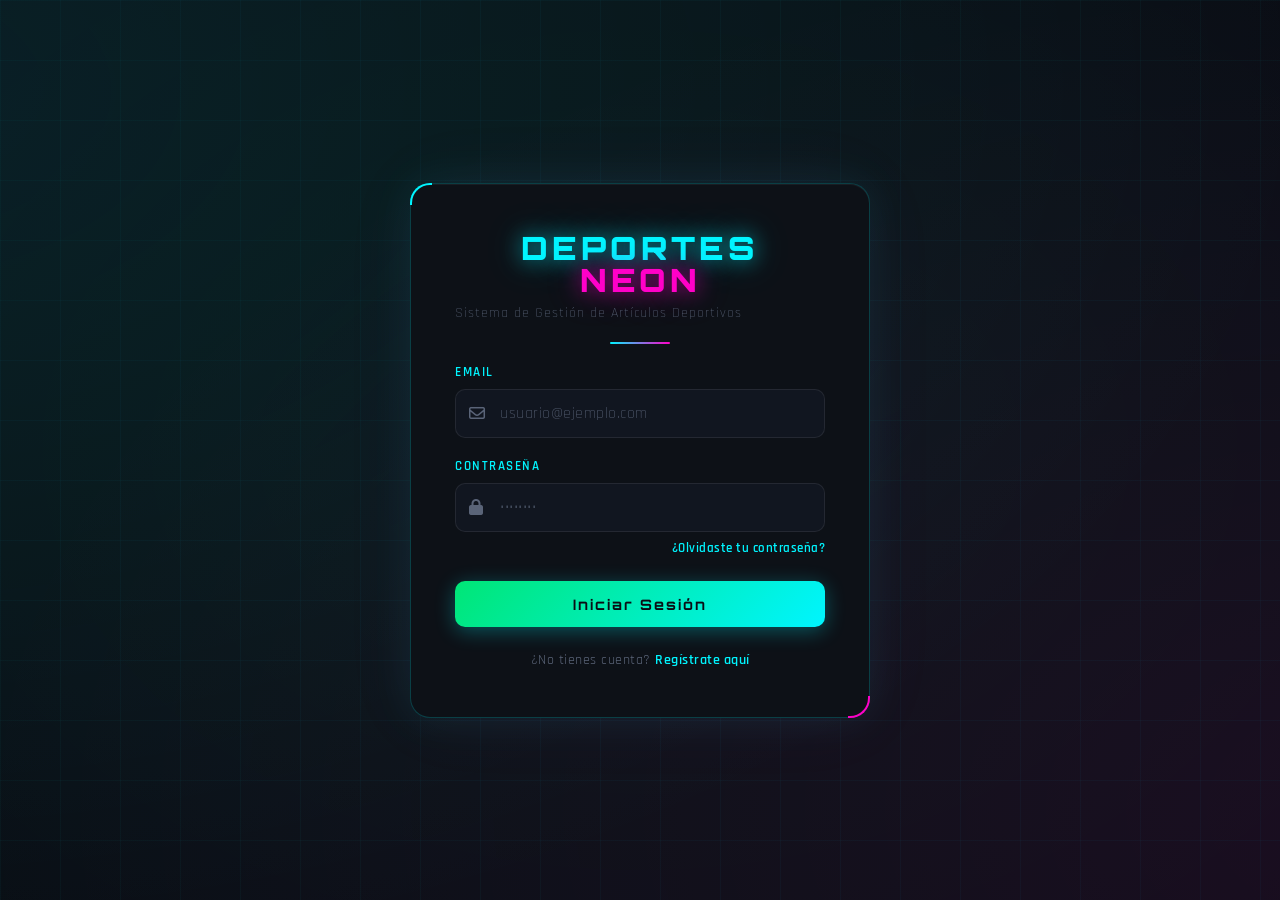
==== index.html @ 3ea220ef "Initial commit" ====
<!DOCTYPE html>
<html lang="es">
<head>
  <meta charset="UTF-8">
  <meta name="viewport" content="width=device-width, initial-scale=1.0">
  <title>Deportes Neon — Iniciar Sesión</title>
  <!--
    CREDENCIALES DE PRUEBA
    ──────────────────────────────────────
    Cliente:  cliente@deportesneon.com / cliente123
    Admin:    admin@deportesneon.com   / admin123
    ──────────────────────────────────────
  -->
  <link rel="stylesheet" href="assets/styles.css">
  <link rel="icon" href="data:image/svg+xml,<svg xmlns='http://www.w3.org/2000/svg' viewBox='0 0 100 100'><text y='0.9em' font-size='90'>🏋️</text></svg>">
  <link rel="stylesheet" href="https://cdnjs.cloudflare.com/ajax/libs/font-awesome/6.5.0/css/all.min.css">
</head>
<body class="auth-body">

  <div class="particles" id="particles"></div>

  <div class="card">
    <div class="logo">
      <h1><span class="word1">DEPORTES</span> <span class="word2">NEON</span></h1>
    </div>
    <p class="logo-sub">Sistema de Gestión de Artículos Deportivos</p>
    <div class="divider"></div>

    <form id="loginForm" onsubmit="handleLogin(event)" novalidate>

      <div class="form-group">
        <label class="label-cyan">Email</label>
        <div class="input-wrapper">
          <i class="fa-regular fa-envelope input-icon"></i>
          <input type="email" class="form-input" placeholder="usuario@ejemplo.com" id="loginEmail" autocomplete="email">
        </div>
      </div>

      <div class="form-group">
        <label class="label-cyan">Contraseña</label>
        <div class="input-wrapper">
          <i class="fa-solid fa-lock input-icon"></i>
          <input type="password" class="form-input" placeholder="••••••••" id="loginPassword" autocomplete="current-password">
        </div>
      </div>

      <a href="recuperar.html" class="forgot-link">¿Olvidaste tu contraseña?</a>

      <button type="submit" class="btn-primary btn-cyan-full">
        Iniciar Sesión
      </button>
    </form>

    <p class="footer-link">
      ¿No tienes cuenta?
      <a href="registro.html">Regístrate aquí</a>
    </p>
  </div>

  <script src="assets/app.js"></script>
  <script>
    /*
     * Credenciales válidas (demo frontend):
     *   cliente@deportesneon.com / cliente123  → dashboard cliente
     *   admin@deportesneon.com   / admin123    → dashboard admin
     */
    const USERS = [
      { email: 'cliente@deportesneon.com', password: 'cliente123', role: 'cliente',       dest: 'dashboard-cliente.html' },
      { email: 'admin@deportesneon.com',   password: 'admin123',   role: 'administrador', dest: 'dashboard.html' },
    ];

    function handleLogin(e) {
      e.preventDefault();
      const email = document.getElementById('loginEmail').value.trim().toLowerCase();
      const pass  = document.getElementById('loginPassword').value;
      const btn   = e.target.querySelector('button');

      const user = USERS.find(u => u.email === email && u.password === pass);

      if (!user) {
        showNeonAlert('Credenciales incorrectas', 'error');
        return;
      }

      btn.textContent = 'VERIFICANDO...';
      btn.disabled = true;

      setTimeout(() => {
        showNeonAlert(`¡Bienvenido a Deportes Neon!`, 'success');
        setTimeout(() => {
          window.location.href = user.dest;
        }, 1000);
      }, 1500);
    }
  </script>
</body>
</html>
---- assets/styles.css ----
/*
 * ============================================================
 * DEPORTES NEON — Estilos Unificados (Auth + Cliente Dashboard)
 * ============================================================
 *
 * CREDENCIALES DE PRUEBA
 * ─────────────────────────────────────────
 * Usuario Cliente:
 *   Email:      cliente@deportesneon.com
 *   Contraseña: cliente123
 *
 * Usuario Admin (acceso completo):
 *   Email:      admin@deportesneon.com
 *   Contraseña: admin123
 * ─────────────────────────────────────────
 */

@import url('https://fonts.googleapis.com/css2?family=Orbitron:wght@400;700;900&family=Rajdhani:wght@300;400;500;600;700&display=swap');

/* ===================== VARIABLES ===================== */
:root {
  --cyan:       #00f5ff;
  --magenta:    #ff00c8;
  --yellow:     #ffe600;
  --green:      #00ff88;
  --dark-bg:    #0a0d14;
  --sidebar-bg: #070a0f;
  --card-bg:    #0d1117;
  --card-border: rgba(255,255,255,0.06);
  --input-bg:   #111620;
  --border-glow: rgba(0,245,255,0.3);
  --text-primary: #e8eaf6;
  --text-muted:   #5a6478;
  --sidebar-w:  200px;
  --topbar-h:   52px;
}

* { margin:0; padding:0; box-sizing:border-box; }

/* ===================== AUTH PAGES (body centrado) ===================== */
body.auth-body {
  min-height: 100vh;
  background: var(--dark-bg);
  font-family: 'Rajdhani', sans-serif;
  display: flex;
  align-items: center;
  justify-content: center;
  overflow: hidden;
  position: relative;
}

body.auth-body::before {
  content: '';
  position: fixed;
  top: -50%; left: -50%;
  width: 200%; height: 200%;
  background:
    radial-gradient(ellipse at 20% 30%, rgba(0,245,255,0.08) 0%, transparent 50%),
    radial-gradient(ellipse at 80% 70%, rgba(255,0,200,0.07) 0%, transparent 50%),
    radial-gradient(ellipse at 50% 50%, rgba(0,255,136,0.04) 0%, transparent 60%);
  animation: bgPulse 8s ease-in-out infinite alternate;
  pointer-events: none;
  z-index: 0;
}

body.auth-body::after {
  content: '';
  position: fixed;
  inset: 0;
  background-image:
    linear-gradient(rgba(0,245,255,0.03) 1px, transparent 1px),
    linear-gradient(90deg, rgba(0,245,255,0.03) 1px, transparent 1px);
  background-size: 60px 60px;
  pointer-events: none;
  z-index: 0;
}

@keyframes bgPulse {
  0%   { transform: scale(1) rotate(0deg); }
  100% { transform: scale(1.1) rotate(3deg); }
}

/* Auth Card */
.card {
  position: relative;
  z-index: 1;
  background: var(--card-bg);
  border-radius: 20px;
  padding: 48px 44px;
  width: 100%;
  max-width: 460px;
  border: 1px solid rgba(0,245,255,0.2);
  box-shadow:
    0 0 40px rgba(0,245,255,0.08),
    0 0 80px rgba(255,0,200,0.05),
    inset 0 1px 0 rgba(255,255,255,0.05);
  animation: cardAppear 0.6s cubic-bezier(0.34,1.56,0.64,1) both;
}

@keyframes cardAppear {
  from { opacity:0; transform:translateY(30px) scale(0.95); }
  to   { opacity:1; transform:translateY(0) scale(1); }
}

.card::before {
  content:''; position:absolute;
  top:-1px; left:-1px;
  width:20px; height:20px;
  border-top:2px solid var(--cyan);
  border-left:2px solid var(--cyan);
  border-radius:20px 0 0 0;
}
.card::after {
  content:''; position:absolute;
  bottom:-1px; right:-1px;
  width:20px; height:20px;
  border-bottom:2px solid var(--magenta);
  border-right:2px solid var(--magenta);
  border-radius:0 0 20px 0;
}

/* Logo Auth */
.logo { text-align:center; margin-bottom:8px; }
.logo h1 {
  font-family:'Orbitron',monospace;
  font-size:2rem; font-weight:900;
  letter-spacing:4px; line-height:1;
}
.logo h1 .word1 { color:var(--cyan);    text-shadow:0 0 20px rgba(0,245,255,0.6), 0 0 40px rgba(0,245,255,0.3); }
.logo h1 .word2 { color:var(--magenta); text-shadow:0 0 20px rgba(255,0,200,0.6), 0 0 40px rgba(255,0,200,0.3); }
.logo-sub { color:var(--text-muted); font-size:0.85rem; letter-spacing:1px; margin-top:8px; font-weight:300; }

.divider {
  width:60px; height:2px;
  background:linear-gradient(90deg, var(--cyan), var(--magenta));
  margin:20px auto; border-radius:2px;
}

/* Recovery title */
.recovery-title {
  font-family:'Orbitron',monospace;
  font-size:1.5rem; font-weight:900;
  letter-spacing:3px; text-align:center; margin-bottom:4px;
}
.recovery-title .word1 { color:var(--yellow); text-shadow:0 0 20px rgba(255,230,0,0.5); }
.recovery-title .word2 { color:var(--magenta); text-shadow:0 0 20px rgba(255,0,200,0.5); }

/* ===================== FORMULARIOS AUTH ===================== */
.form-group {
  margin-bottom:20px;
  animation: slideUp 0.5s ease both;
}
.form-group:nth-child(1) { animation-delay:0.1s; }
.form-group:nth-child(2) { animation-delay:0.15s; }
.form-group:nth-child(3) { animation-delay:0.2s; }
.form-group:nth-child(4) { animation-delay:0.25s; }

@keyframes slideUp {
  from { opacity:0; transform:translateY(15px); }
  to   { opacity:1; transform:translateY(0); }
}

.form-group label {
  display:block; font-size:0.82rem; font-weight:600;
  letter-spacing:1.5px; text-transform:uppercase; margin-bottom:8px;
}
.label-cyan    { color:var(--cyan); }
.label-magenta { color:var(--magenta); }
.label-yellow  { color:var(--yellow); }

.input-wrapper { position:relative; display:flex; align-items:center; }
.input-icon {
  position:absolute; left:14px;
  color:var(--text-muted); font-size:1rem;
  pointer-events:none; transition:color 0.3s; z-index:1;
}
.form-input {
  width:100%;
  background:var(--input-bg);
  border:1px solid rgba(255,255,255,0.08);
  border-radius:10px;
  padding:13px 16px 13px 44px;
  color:var(--text-primary);
  font-family:'Rajdhani',sans-serif;
  font-size:1rem; font-weight:400; letter-spacing:0.5px;
  outline:none; transition:all 0.3s ease;
}
.form-input::placeholder { color:var(--text-muted); font-weight:300; }
.form-input:focus {
  border-color:var(--cyan);
  box-shadow:0 0 0 3px rgba(0,245,255,0.1), inset 0 0 20px rgba(0,245,255,0.03);
}
.form-input:focus ~ .input-icon,
.input-wrapper:focus-within .input-icon { color:var(--cyan); }

.focus-magenta .form-input:focus {
  border-color:var(--magenta);
  box-shadow:0 0 0 3px rgba(255,0,200,0.1);
}
.focus-magenta .input-wrapper:focus-within .input-icon { color:var(--magenta); }

.forgot-link {
  display:block; text-align:right;
  margin-top:-12px; margin-bottom:24px;
  color:var(--cyan); font-size:0.82rem;
  text-decoration:none; letter-spacing:0.5px;
  transition:all 0.3s; font-weight:600;
}
.forgot-link:hover { color:#fff; text-shadow:0 0 10px var(--cyan); }

/* Botones primarios auth */
.btn-primary {
  width:100%; padding:14px; border:none; border-radius:10px;
  font-family:'Orbitron',monospace; font-size:0.9rem; font-weight:700;
  letter-spacing:2px; cursor:pointer; transition:all 0.3s ease;
  position:relative; overflow:hidden;
}
.btn-primary::before {
  content:''; position:absolute; inset:0;
  background:rgba(255,255,255,0.1); opacity:0; transition:opacity 0.3s;
}
.btn-primary:hover::before { opacity:1; }
.btn-primary:active { transform:scale(0.98); }

.btn-cyan-full {
  background:linear-gradient(135deg, #00e676, var(--cyan));
  color:#0a0d14;
  box-shadow:0 4px 20px rgba(0,245,255,0.3);
}
.btn-cyan-full:hover {
  box-shadow:0 6px 30px rgba(0,245,255,0.5);
  transform:translateY(-1px);
}
.btn-magenta-full {
  background:linear-gradient(135deg, var(--magenta), var(--cyan));
  color:#fff;
  box-shadow:0 4px 20px rgba(255,0,200,0.3);
}
.btn-magenta-full:hover {
  box-shadow:0 6px 30px rgba(255,0,200,0.5);
  transform:translateY(-1px);
}
.btn-yellow-full {
  background:linear-gradient(135deg, var(--yellow), var(--magenta));
  color:#0a0d14;
  box-shadow:0 4px 20px rgba(255,230,0,0.3);
}

.footer-link {
  text-align:center; margin-top:24px;
  color:var(--text-muted); font-size:0.88rem; letter-spacing:0.5px;
}
.footer-link a { color:var(--cyan); text-decoration:none; font-weight:600; transition:all 0.3s; }
.footer-link a:hover { color:#fff; text-shadow:0 0 10px var(--cyan); }
.footer-link a.link-magenta { color:var(--magenta); }
.footer-link a.link-magenta:hover { text-shadow:0 0 10px var(--magenta); }

.back-link {
  display:flex; align-items:center; justify-content:center;
  gap:8px; margin-top:24px;
  color:var(--text-muted); font-size:0.88rem;
  text-decoration:none; letter-spacing:0.5px; transition:all 0.3s;
}
.back-link:hover { color:var(--text-primary); }

/* Success box */
.success-box {
  display:none; flex-direction:column;
  align-items:center; text-align:center;
  padding:20px 0;
  animation:slideUp 0.5s ease both;
}
.success-box.show { display:flex; }
.success-icon {
  width:72px; height:72px; border-radius:50%;
  background:linear-gradient(135deg, rgba(0,255,136,0.2), rgba(0,245,255,0.2));
  border:2px solid var(--green);
  display:flex; align-items:center; justify-content:center;
  font-size:2rem; margin-bottom:20px;
  box-shadow:0 0 30px rgba(0,255,136,0.3);
  animation:pulsate 2s ease-in-out infinite;
}
@keyframes pulsate {
  0%,100% { box-shadow:0 0 20px rgba(0,255,136,0.3); }
  50%      { box-shadow:0 0 40px rgba(0,255,136,0.6); }
}
.success-title {
  font-family:'Orbitron',monospace; font-size:1.1rem; font-weight:700;
  color:var(--green); letter-spacing:2px; margin-bottom:12px;
  text-shadow:0 0 15px rgba(0,255,136,0.5);
}
.success-desc  { color:var(--text-muted); font-size:0.92rem; line-height:1.6; max-width:300px; }
.success-email { color:var(--cyan); font-weight:600; }

/* Partículas */
.particles { position:fixed; inset:0; pointer-events:none; z-index:0; overflow:hidden; }
.particle {
  position:absolute; width:2px; height:2px;
  border-radius:50%; animation:floatUp linear infinite; opacity:0;
}
@keyframes floatUp {
  0%   { transform:translateY(100vh) translateX(0); opacity:0; }
  10%  { opacity:1; }
  90%  { opacity:0.5; }
  100% { transform:translateY(-20px) translateX(40px); opacity:0; }
}

/* ===================== DASHBOARD BODY ===================== */
body.dash-body {
  font-family:'Rajdhani',sans-serif;
  background:var(--dark-bg);
  color:var(--text-primary);
  min-height:100vh;
  display:flex;
}

/* ===================== SIDEBAR ===================== */
.sidebar {
  width:var(--sidebar-w);
  min-height:100vh;
  background:var(--sidebar-bg);
  border-right:1px solid rgba(0,245,255,0.08);
  display:flex; flex-direction:column;
  position:fixed; top:0; left:0; bottom:0;
  z-index:100;
}

.sidebar-logo {
  padding:18px 20px;
  font-family:'Orbitron',monospace;
  font-size:0.85rem; font-weight:900; letter-spacing:2px;
  border-bottom:1px solid rgba(255,255,255,0.05);
}
.logo-dep  { color:var(--cyan);    text-shadow:0 0 12px rgba(0,245,255,0.5); }
.logo-neon { color:var(--magenta); text-shadow:0 0 12px rgba(255,0,200,0.5); }

.sidebar-nav { padding:12px 0; flex:1; }

.nav-item {
  display:flex; align-items:center; gap:12px;
  padding:11px 20px;
  color:var(--text-muted); text-decoration:none;
  font-size:0.92rem; font-weight:500; letter-spacing:0.5px;
  border-left:3px solid transparent;
  transition:all 0.25s ease; position:relative;
}
.nav-item i { width:18px; text-align:center; font-size:0.95rem; flex-shrink:0; }
.nav-item:hover { color:var(--text-primary); background:rgba(255,255,255,0.03); }
.nav-item.active {
  color:var(--cyan);
  background:rgba(0,245,255,0.07);
  border-left-color:var(--cyan);
}
.nav-item.active i { color:var(--cyan); }

.badge {
  margin-left:auto; border-radius:20px;
  padding:2px 7px; font-size:0.7rem; font-weight:700;
  font-family:'Orbitron',monospace;
}
.badge-cyan    { background:rgba(0,245,255,0.15);  color:var(--cyan);    border:1px solid rgba(0,245,255,0.3); }
.badge-magenta { background:rgba(255,0,200,0.15);  color:var(--magenta); border:1px solid rgba(255,0,200,0.3); }

/* ===================== MAIN WRAP ===================== */
.main-wrap {
  margin-left:var(--sidebar-w);
  flex:1; display:flex; flex-direction:column; min-height:100vh;
}

/* ===================== TOPBAR ===================== */
.topbar {
  height:var(--topbar-h);
  background:var(--sidebar-bg);
  border-bottom:1px solid rgba(255,255,255,0.05);
  display:flex; align-items:center; justify-content:space-between;
  padding:0 24px;
  position:sticky; top:0; z-index:90;
}
.topbar-left .mobile-logo { display:none; }
.topbar-right { display:flex; align-items:center; gap:20px; }
.user-info { text-align:right; line-height:1.3; }
.user-name { display:block; font-size:0.88rem; font-weight:600; color:var(--text-primary); }
.user-role { display:block; font-size:0.72rem; color:var(--text-muted); }
.btn-logout {
  display:flex; align-items:center; gap:6px;
  color:var(--magenta); font-size:0.82rem; font-weight:600;
  text-decoration:none; letter-spacing:0.5px;
  padding:6px 12px; border-radius:6px;
  border:1px solid rgba(255,0,200,0.3);
  transition:all 0.25s;
}
.btn-logout:hover { background:rgba(255,0,200,0.1); color:#fff; }

/* ===================== PAGE CONTENT ===================== */
.page-content { padding:24px; flex:1; }
.page { display:none; animation:fadeSlide 0.35s ease; }
.page.active { display:block; }
@keyframes fadeSlide {
  from { opacity:0; transform:translateY(12px); }
  to   { opacity:1; transform:translateY(0); }
}

.page-header {
  display:flex; align-items:flex-start; justify-content:space-between;
  margin-bottom:24px; flex-wrap:wrap; gap:12px;
}
.page-title {
  font-family:'Orbitron',monospace;
  font-size:1.4rem; font-weight:700; letter-spacing:1px;
  color:var(--cyan);
}
.page-sub { color:var(--text-muted); font-size:0.85rem; margin-top:4px; }
.neon-cyan    { color:var(--cyan);    text-shadow:0 0 20px rgba(0,245,255,0.4); }
.neon-green   { color:var(--green);   text-shadow:0 0 20px rgba(0,255,136,0.4); }
.neon-magenta { color:var(--magenta); text-shadow:0 0 20px rgba(255,0,200,0.4); }
.neon-yellow  { color:var(--yellow);  text-shadow:0 0 20px rgba(255,230,0,0.4); }

/* ===================== STATS GRID ===================== */
.stats-grid {
  display:grid; grid-template-columns:repeat(4,1fr);
  gap:16px; margin-bottom:24px;
}
.stat-card {
  background:var(--card-bg); border:1px solid var(--card-border);
  border-radius:12px; padding:20px;
  display:flex; align-items:center; justify-content:space-between;
  transition:border-color 0.3s, box-shadow 0.3s;
}
.stat-card:hover { border-color:rgba(0,245,255,0.2); box-shadow:0 0 20px rgba(0,245,255,0.05); }
.stat-label { font-size:0.78rem; color:var(--text-muted); letter-spacing:0.5px; margin-bottom:6px; }
.stat-value { font-family:'Orbitron',monospace; font-size:2rem; font-weight:700; color:var(--text-primary); }
.stat-icon  { font-size:1.8rem; opacity:0.7; }

/* ===================== SECTION BLOCKS ===================== */
.section-block {
  background:var(--card-bg); border:1px solid var(--card-border);
  border-radius:14px; padding:20px; margin-bottom:20px;
}
.section-title {
  font-family:'Orbitron',monospace; font-size:0.9rem;
  font-weight:700; letter-spacing:1px; margin-bottom:4px;
  color:var(--cyan);
}
.section-sub { color:var(--text-muted); font-size:0.8rem; margin-bottom:16px; }

/* Featured grid */
.featured-grid {
  display:grid; grid-template-columns:repeat(3,1fr);
  gap:16px; margin-bottom:16px;
}
.featured-card {
  border-radius:10px; overflow:hidden;
  background:var(--input-bg); border:1px solid var(--card-border);
  cursor:pointer; transition:border-color 0.3s, transform 0.3s;
}
.featured-card:hover { border-color:rgba(0,245,255,0.3); transform:translateY(-3px); }
.featured-img {
  width:100%; height:160px; object-fit:cover;
  background:linear-gradient(135deg,#0f1420,#1a2035);
  display:flex; align-items:center; justify-content:center;
  color:var(--text-muted); font-size:2.5rem;
}
.featured-img img { width:100%; height:160px; object-fit:cover; display:block; }
.featured-body { padding:12px; }
.featured-name  { font-weight:600; font-size:0.9rem; margin-bottom:6px; }
.featured-price { color:var(--green); font-family:'Orbitron',monospace; font-size:0.85rem; }
.featured-rating{ color:var(--yellow); font-size:0.8rem; margin-left:8px; }

.btn-ver-todos {
  display:block; width:100%;
  padding:10px; background:transparent;
  border:1px solid rgba(0,245,255,0.3); border-radius:8px;
  color:var(--cyan); font-family:'Rajdhani',sans-serif;
  font-size:0.9rem; font-weight:600; letter-spacing:1px;
  cursor:pointer; transition:all 0.25s; text-align:center;
}
.btn-ver-todos:hover { background:rgba(0,245,255,0.08); box-shadow:0 0 15px rgba(0,245,255,0.15); }

.two-col-grid { display:grid; grid-template-columns:1fr 1fr; gap:20px; margin-bottom:20px; }

/* Top rated */
.top-item {
  display:flex; align-items:center; gap:12px;
  padding:10px 12px; border-radius:8px;
  border:1px solid var(--card-border); margin-bottom:10px;
  background:var(--input-bg); transition:border-color 0.2s;
}
.top-item:hover { border-color:rgba(0,245,255,0.2); }
.top-thumb {
  width:44px; height:44px; border-radius:8px; object-fit:cover;
  background:#1a2035; display:flex; align-items:center;
  justify-content:center; font-size:1.2rem; flex-shrink:0;
}
.top-thumb img { width:44px; height:44px; object-fit:cover; border-radius:8px; }
.top-name  { font-size:0.85rem; font-weight:600; }
.top-meta  { font-size:0.75rem; color:var(--text-muted); }
.top-price { color:var(--green); font-family:'Orbitron',monospace; font-size:0.8rem; }

/* Cart bar */
.cart-bar {
  display:flex; align-items:center; gap:16px;
  background:var(--card-bg); border:1px solid rgba(0,245,255,0.2);
  border-radius:12px; padding:14px 20px;
  cursor:pointer; transition:border-color 0.3s; margin-bottom:8px;
}
.cart-bar:hover { border-color:rgba(0,245,255,0.4); }
.cart-bar-msg   { display:block; font-size:0.88rem; color:var(--text-muted); }
.cart-bar-total { display:block; font-size:0.82rem; }

/* ===================== PRODUCTS PAGE ===================== */
.filters-row { display:flex; gap:12px; margin-bottom:20px; flex-wrap:wrap; }
.search-wrap { position:relative; flex:1; min-width:180px; }
.search-wrap i { position:absolute; left:12px; top:50%; transform:translateY(-50%); color:var(--text-muted); font-size:0.85rem; }
.search-wrap input {
  width:100%; padding:9px 12px 9px 34px;
  background:var(--input-bg); border:1px solid rgba(255,255,255,0.08);
  border-radius:8px; color:var(--text-primary);
  font-family:'Rajdhani',sans-serif; font-size:0.9rem;
  outline:none; transition:border-color 0.25s;
}
.search-wrap input:focus { border-color:var(--cyan); }
.search-wrap input::placeholder { color:var(--text-muted); }

.custom-select-wrap { position:relative; min-width:160px; }
.custom-select-wrap i { position:absolute; left:10px; top:50%; transform:translateY(-50%); color:var(--text-muted); font-size:0.8rem; z-index:1; pointer-events:none; }
.custom-select-wrap select {
  appearance:none; -webkit-appearance:none;
  width:100%; padding:9px 32px 9px 30px;
  background:var(--input-bg); border:1px solid rgba(255,255,255,0.08);
  border-radius:8px; color:var(--text-primary);
  font-family:'Rajdhani',sans-serif; font-size:0.88rem;
  outline:none; cursor:pointer; transition:border-color 0.25s;
}
.custom-select-wrap select:focus { border-color:var(--cyan); }

.products-grid {
  display:grid;
  grid-template-columns:repeat(auto-fill,minmax(220px,1fr));
  gap:18px;
}

.product-card {
  background:var(--card-bg); border:1px solid var(--card-border);
  border-radius:12px; overflow:hidden;
  transition:border-color 0.3s, transform 0.3s, box-shadow 0.3s;
  position:relative;
}
.product-card:hover {
  border-color:rgba(0,245,255,0.25); transform:translateY(-4px);
  box-shadow:0 8px 30px rgba(0,0,0,0.3);
}
.product-img-wrap {
  width:100%; height:180px; overflow:hidden; position:relative;
  background:linear-gradient(135deg,#0f1420,#1a2035);
  display:flex; align-items:center; justify-content:center;
  font-size:3rem; color:var(--text-muted);
}
.product-img-wrap img { width:100%; height:100%; object-fit:cover; display:block; }
.tag-featured {
  position:absolute; top:10px; right:10px;
  background:var(--cyan); color:#050708;
  font-size:0.65rem; font-weight:700;
  font-family:'Orbitron',monospace;
  padding:3px 8px; border-radius:4px; letter-spacing:0.5px;
}
.product-body { padding:14px; }
.product-name  { font-weight:700; font-size:0.92rem; margin-bottom:2px; }
.product-cat   { color:var(--text-muted); font-size:0.75rem; margin-bottom:8px; }
.product-desc  { color:var(--text-muted); font-size:0.78rem; line-height:1.4; margin-bottom:10px; min-height:36px; }
.product-price-row { display:flex; align-items:center; gap:8px; margin-bottom:4px; }
.product-price  { color:var(--green); font-family:'Orbitron',monospace; font-size:0.95rem; font-weight:700; }
.product-rating { color:var(--yellow); font-size:0.8rem; }
.product-stock  { color:var(--text-muted); font-size:0.75rem; margin-bottom:12px; }
.product-stock strong { color:var(--cyan); }

.product-actions { display:flex; gap:8px; align-items:center; }
.btn-agregar {
  flex:1; padding:8px 10px;
  background:var(--cyan); color:#050708;
  border:none; border-radius:7px;
  font-family:'Rajdhani',sans-serif; font-size:0.82rem; font-weight:700;
  cursor:pointer; transition:all 0.25s;
  display:flex; align-items:center; justify-content:center; gap:5px;
}
.btn-agregar:hover { background:#00d4e0; box-shadow:0 4px 15px rgba(0,245,255,0.3); }
.btn-icon {
  width:32px; height:32px; border-radius:7px;
  border:1px solid rgba(255,255,255,0.1);
  background:var(--input-bg); color:var(--text-muted);
  display:flex; align-items:center; justify-content:center;
  cursor:pointer; transition:all 0.25s; font-size:0.8rem; flex-shrink:0;
}
.btn-icon:hover { border-color:var(--cyan); color:var(--cyan); }
.btn-icon.fav-active { color:var(--magenta); border-color:rgba(255,0,200,0.4); }

/* ===================== CARRITO ===================== */
.cart-list { display:flex; flex-direction:column; gap:12px; margin-bottom:20px; }
.cart-item {
  background:var(--card-bg); border:1px solid var(--card-border);
  border-radius:12px; padding:14px 18px;
  display:flex; align-items:center; gap:16px;
}
.cart-item-img {
  width:64px; height:64px; border-radius:8px; object-fit:cover;
  background:#1a2035; display:flex; align-items:center;
  justify-content:center; font-size:1.5rem; flex-shrink:0;
}
.cart-item-img img { width:64px; height:64px; object-fit:cover; border-radius:8px; }
.cart-item-info  { flex:1; }
.cart-item-name  { font-weight:600; font-size:0.92rem; }
.cart-item-cat   { color:var(--text-muted); font-size:0.78rem; }
.cart-item-price { color:var(--green); font-family:'Orbitron',monospace; font-size:0.9rem; margin-top:4px; }

.qty-ctrl { display:flex; align-items:center; gap:8px; }
.qty-btn {
  width:28px; height:28px; border-radius:6px;
  background:var(--input-bg); border:1px solid rgba(255,255,255,0.1);
  color:var(--text-primary); cursor:pointer; transition:all 0.2s;
  display:flex; align-items:center; justify-content:center; font-size:1rem;
}
.qty-btn:hover { border-color:var(--cyan); color:var(--cyan); }
.qty-val { font-family:'Orbitron',monospace; font-size:0.85rem; min-width:24px; text-align:center; }

.cart-summary {
  background:var(--card-bg); border:1px solid rgba(0,245,255,0.2);
  border-radius:12px; padding:20px;
}
.cart-total-row { display:flex; justify-content:space-between; align-items:center; margin-bottom:8px; }
.cart-total-label { color:var(--text-muted); font-size:0.88rem; }
.cart-total-val { font-family:'Orbitron',monospace; font-size:1.2rem; color:var(--green); font-weight:700; }
.cart-btn-row { display:flex; gap:12px; margin-top:16px; }

/* ===================== PEDIDOS ===================== */
.order-card {
  background:var(--card-bg); border:1px solid var(--card-border);
  border-radius:12px; padding:20px; margin-bottom:16px;
}
.order-header { display:flex; justify-content:space-between; align-items:center; margin-bottom:12px; flex-wrap:wrap; gap:8px; }
.order-id { font-family:'Orbitron',monospace; font-size:0.85rem; color:var(--cyan); }
.order-date { color:var(--text-muted); font-size:0.8rem; }
.order-status {
  padding:4px 10px; border-radius:20px; font-size:0.72rem; font-weight:700;
  font-family:'Orbitron',monospace; letter-spacing:0.5px;
}
.status-delivered { background:rgba(0,255,136,0.15); color:var(--green); border:1px solid rgba(0,255,136,0.3); }
.status-transit   { background:rgba(0,245,255,0.15); color:var(--cyan);  border:1px solid rgba(0,245,255,0.3); }
.status-pending   { background:rgba(255,230,0,0.15);  color:var(--yellow);border:1px solid rgba(255,230,0,0.3); }

.order-items { color:var(--text-muted); font-size:0.82rem; margin-bottom:10px; }
.order-total { color:var(--green); font-family:'Orbitron',monospace; font-size:0.95rem; font-weight:700; }

/* ===================== CALENDARIO ===================== */
.calendar-wrap { background:var(--card-bg); border:1px solid var(--card-border); border-radius:14px; padding:24px; }
.cal-header { display:flex; align-items:center; justify-content:space-between; margin-bottom:20px; }
.cal-title { font-family:'Orbitron',monospace; font-size:1rem; font-weight:700; color:var(--cyan); }
.cal-nav-btn {
  background:var(--input-bg); border:1px solid rgba(255,255,255,0.1);
  color:var(--text-primary); width:32px; height:32px;
  border-radius:8px; cursor:pointer; transition:all 0.2s; font-size:0.9rem;
}
.cal-nav-btn:hover { border-color:var(--cyan); color:var(--cyan); }
.cal-grid { display:grid; grid-template-columns:repeat(7,1fr); gap:4px; }
.cal-day-header { text-align:center; font-size:0.72rem; font-weight:600; color:var(--text-muted); padding:6px 0; letter-spacing:0.5px; }
.cal-day {
  aspect-ratio:1; display:flex; align-items:center; justify-content:center;
  border-radius:8px; font-size:0.82rem; cursor:pointer;
  transition:all 0.2s; color:var(--text-muted);
}
.cal-day:hover { background:rgba(0,245,255,0.08); color:var(--text-primary); }
.cal-day.today { background:rgba(0,245,255,0.15); color:var(--cyan); font-weight:700; border:1px solid rgba(0,245,255,0.3); }
.cal-day.other-month { opacity:0.25; }

/* ===================== PERFIL ===================== */
.profile-card {
  background:var(--card-bg); border:1px solid var(--card-border);
  border-radius:16px; padding:32px; max-width:500px;
}
.profile-avatar {
  width:80px; height:80px; border-radius:50%;
  background:linear-gradient(135deg, rgba(0,245,255,0.15), rgba(255,0,200,0.15));
  border:2px solid rgba(0,245,255,0.3);
  display:flex; align-items:center; justify-content:center;
  font-size:2rem; color:var(--cyan); margin-bottom:16px;
}
.profile-info h2 { font-family:'Orbitron',monospace; font-size:1.2rem; margin-bottom:4px; }
.profile-stats {
  display:flex; gap:24px; margin-top:20px; padding-top:20px;
  border-top:1px solid rgba(255,255,255,0.06);
}
.pstat { text-align:center; }
.pstat span  { display:block; font-family:'Orbitron',monospace; font-size:1.6rem; font-weight:700; color:var(--cyan); }
.pstat small { color:var(--text-muted); font-size:0.75rem; }

/* ===================== EMPTY STATE ===================== */
.empty-state { text-align:center; padding:60px 20px; color:var(--text-muted); font-size:1rem; }

/* ===================== BOTONES PEQUEÑOS ===================== */
.btn-sm {
  padding:8px 16px; border:none; border-radius:8px;
  font-family:'Rajdhani',sans-serif; font-size:0.85rem; font-weight:700;
  letter-spacing:0.5px; cursor:pointer; transition:all 0.25s;
  display:inline-flex; align-items:center; gap:6px;
}
.btn-green   { background:var(--green); color:#050708; }
.btn-green:hover   { box-shadow:0 4px 15px rgba(0,255,136,0.35); }
.btn-cyan    { background:rgba(0,245,255,0.15); color:var(--cyan);    border:1px solid rgba(0,245,255,0.3); }
.btn-cyan:hover    { background:rgba(0,245,255,0.25); }
.btn-magenta { background:rgba(255,0,200,0.15); color:var(--magenta); border:1px solid rgba(255,0,200,0.3); }
.btn-magenta:hover { background:rgba(255,0,200,0.25); }
.btn-yellow  { background:rgba(255,230,0,0.15);  color:var(--yellow);  border:1px solid rgba(255,230,0,0.3); }
.btn-yellow:hover  { background:rgba(255,230,0,0.25); }
.btn-ghost   { background:transparent; color:var(--text-muted); border:1px solid rgba(255,255,255,0.1); }
.btn-ghost:hover   { color:var(--text-primary); border-color:rgba(255,255,255,0.2); }
.btn-danger  { background:rgba(255,40,60,0.15); color:#ff4060; border:1px solid rgba(255,40,60,0.3); }
.btn-danger:hover  { background:rgba(255,40,60,0.25); }

/* ===================== MODAL ===================== */
.modal-overlay {
  position:fixed; inset:0; background:rgba(0,0,0,0.75);
  backdrop-filter:blur(6px); display:none;
  align-items:center; justify-content:center;
  z-index:1000; padding:20px;
}
.modal-overlay.open { display:flex; }
.modal {
  background:#0d1117; border:1px solid rgba(0,245,255,0.2);
  border-radius:16px; padding:28px;
  width:100%; max-width:520px; max-height:90vh; overflow-y:auto;
  position:relative;
  box-shadow:0 20px 60px rgba(0,0,0,0.5), 0 0 40px rgba(0,245,255,0.06);
  animation:fadeSlide 0.3s ease;
}
.modal-close {
  position:absolute; top:14px; right:16px;
  background:none; border:none; color:var(--text-muted);
  font-size:1.4rem; cursor:pointer; transition:color 0.2s;
}
.modal-close:hover { color:var(--text-primary); }
.modal-title { font-family:'Orbitron',monospace; font-size:1rem; font-weight:700; color:var(--cyan); margin-bottom:4px; }
.modal-sub   { color:var(--text-muted); font-size:0.82rem; margin-bottom:20px; }

.modal .form-group { margin-bottom:14px; animation:none; }
.modal .form-group label {
  display:block; font-size:0.78rem; font-weight:600;
  color:var(--text-muted); letter-spacing:1px;
  text-transform:uppercase; margin-bottom:6px;
}
.modal-input {
  width:100%; background:var(--input-bg);
  border:1px solid rgba(255,255,255,0.08);
  border-radius:8px; padding:9px 12px;
  color:var(--text-primary); font-family:'Rajdhani',sans-serif;
  font-size:0.9rem; outline:none; transition:border-color 0.25s;
}
.modal-input:focus { border-color:var(--cyan); }
.modal-input::placeholder { color:#3a4458; }
textarea.modal-input { resize:vertical; }

.modal-grid-2 { display:grid; grid-template-columns:1fr 1fr; gap:14px; }
.modal-grid-3 { display:grid; grid-template-columns:1fr 1fr 1fr; gap:14px; }
.modal-footer {
  display:flex; justify-content:flex-end; gap:10px;
  margin-top:20px; padding-top:16px;
  border-top:1px solid rgba(255,255,255,0.06);
}

/* ===================== NEON ALERT ===================== */
.neon-alert {
  position:fixed; top:20px; left:50%;
  transform:translateX(-50%) translateY(-10px);
  padding:12px 22px; border-radius:10px;
  font-family:'Rajdhani',sans-serif; font-size:0.92rem; font-weight:600;
  letter-spacing:0.5px; z-index:9999; backdrop-filter:blur(10px);
  transition:all 0.4s cubic-bezier(0.34,1.56,0.64,1);
  white-space:nowrap; display:flex; align-items:center; gap:8px;
}
.neon-alert.show    { transform:translateX(-50%) translateY(0); }
.neon-alert.success { background:rgba(0,255,136,0.1); border:1px solid var(--green);  color:var(--green);  box-shadow:0 0 20px rgba(0,255,136,0.2); }
.neon-alert.error   { background:rgba(255,40,60,0.1);  border:1px solid #ff4060;        color:#ff4060;        box-shadow:0 0 20px rgba(255,40,60,0.2); }
.neon-alert.info    { background:rgba(0,245,255,0.1);  border:1px solid var(--cyan);   color:var(--cyan);   box-shadow:0 0 20px rgba(0,245,255,0.2); }

/* ===================== SCROLLBAR ===================== */
::-webkit-scrollbar       { width:5px; height:5px; }
::-webkit-scrollbar-track { background:transparent; }
::-webkit-scrollbar-thumb { background:rgba(255,255,255,0.1); border-radius:4px; }
::-webkit-scrollbar-thumb:hover { background:rgba(0,245,255,0.3); }

/* ===================== RESPONSIVE ===================== */
@media (max-width:900px) {
  .stats-grid     { grid-template-columns:repeat(2,1fr); }
  .two-col-grid   { grid-template-columns:1fr; }
  .featured-grid  { grid-template-columns:repeat(2,1fr); }
}
@media (max-width:640px) {
  :root { --sidebar-w:0px; }
  .sidebar { transform:translateX(-200px); }
  .topbar-left .mobile-logo { display:block; }
  .stats-grid { grid-template-columns:1fr 1fr; }
  .featured-grid { grid-template-columns:1fr; }
  .modal-grid-2, .modal-grid-3 { grid-template-columns:1fr; }
  .card { padding:32px 24px; }
}
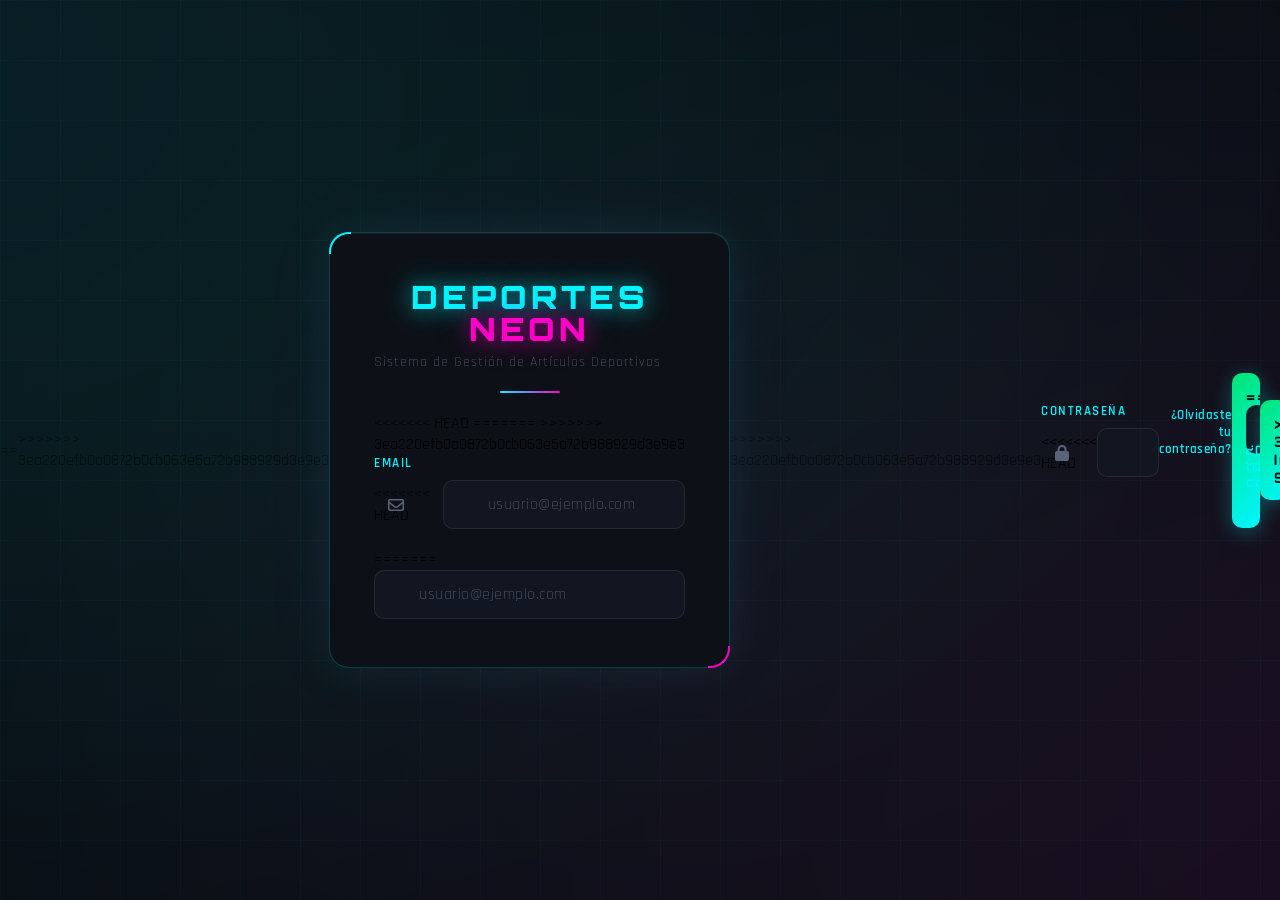
==== commit c8a38bec: "Reorganize project structure: move HTML to public/, assets to public/assets/, SQL to database/" ====
--- a/index.html
+++ b/index.html
@@ -4,6 +4,8 @@
   <meta charset="UTF-8">
   <meta name="viewport" content="width=device-width, initial-scale=1.0">
   <title>Deportes Neon — Iniciar Sesión</title>
+<<<<<<< HEAD
+=======
   <!--
     CREDENCIALES DE PRUEBA
     ──────────────────────────────────────
@@ -11,14 +13,19 @@
     Admin:    admin@deportesneon.com   / admin123
     ──────────────────────────────────────
   -->
+>>>>>>> 3ea220efb0a0872b0cb063e5a72b988929d3e9e3
   <link rel="stylesheet" href="assets/styles.css">
   <link rel="icon" href="data:image/svg+xml,<svg xmlns='http://www.w3.org/2000/svg' viewBox='0 0 100 100'><text y='0.9em' font-size='90'>🏋️</text></svg>">
   <link rel="stylesheet" href="https://cdnjs.cloudflare.com/ajax/libs/font-awesome/6.5.0/css/all.min.css">
 </head>
 <body class="auth-body">
+<<<<<<< HEAD
+  <div class="particles" id="particles"></div>
+=======
 
   <div class="particles" id="particles"></div>
 
+>>>>>>> 3ea220efb0a0872b0cb063e5a72b988929d3e9e3
   <div class="card">
     <div class="logo">
       <h1><span class="word1">DEPORTES</span> <span class="word2">NEON</span></h1>
@@ -27,19 +34,37 @@
     <div class="divider"></div>
 
     <form id="loginForm" onsubmit="handleLogin(event)" novalidate>
+<<<<<<< HEAD
+=======
 
+>>>>>>> 3ea220efb0a0872b0cb063e5a72b988929d3e9e3
       <div class="form-group">
         <label class="label-cyan">Email</label>
         <div class="input-wrapper">
           <i class="fa-regular fa-envelope input-icon"></i>
+<<<<<<< HEAD
+          <input type="email" class="form-input" placeholder="usuario@ejemplo.com"
+                 id="loginEmail" autocomplete="email">
+        </div>
+      </div>
+=======
           <input type="email" class="form-input" placeholder="usuario@ejemplo.com" id="loginEmail" autocomplete="email">
         </div>
       </div>
 
+>>>>>>> 3ea220efb0a0872b0cb063e5a72b988929d3e9e3
       <div class="form-group">
         <label class="label-cyan">Contraseña</label>
         <div class="input-wrapper">
           <i class="fa-solid fa-lock input-icon"></i>
+<<<<<<< HEAD
+          <input type="password" class="form-input" placeholder="••••••••"
+                 id="loginPassword" autocomplete="current-password">
+        </div>
+      </div>
+      <a href="recuperar.html" class="forgot-link">¿Olvidaste tu contraseña?</a>
+      <button type="submit" class="btn-primary btn-cyan-full" id="loginBtn">
+=======
           <input type="password" class="form-input" placeholder="••••••••" id="loginPassword" autocomplete="current-password">
         </div>
       </div>
@@ -47,17 +72,58 @@
       <a href="recuperar.html" class="forgot-link">¿Olvidaste tu contraseña?</a>
 
       <button type="submit" class="btn-primary btn-cyan-full">
+>>>>>>> 3ea220efb0a0872b0cb063e5a72b988929d3e9e3
         Iniciar Sesión
       </button>
     </form>
 
     <p class="footer-link">
+<<<<<<< HEAD
+      ¿No tienes cuenta? <a href="registro.html">Regístrate aquí</a>
+=======
       ¿No tienes cuenta?
       <a href="registro.html">Regístrate aquí</a>
+>>>>>>> 3ea220efb0a0872b0cb063e5a72b988929d3e9e3
     </p>
   </div>
 
   <script src="assets/app.js"></script>
+<<<<<<< HEAD
+  <script src="assets/api.js"></script>
+  <script>
+    // Si ya hay sesión activa, redirigir al dashboard correcto
+    (function checkSession() {
+      if (Auth.isLoggedIn()) {
+        const user = Auth.getUser();
+        window.location.href = user?.rol === 'admin' ? 'dashboard.html' : 'dashboard-cliente.html';
+      }
+    })();
+
+    async function handleLogin(e) {
+      e.preventDefault();
+      const email = document.getElementById('loginEmail').value.trim().toLowerCase();
+      const pass  = document.getElementById('loginPassword').value;
+      const btn   = document.getElementById('loginBtn');
+
+      if (!email || !pass) {
+        showNeonAlert('Completa todos los campos', 'error'); return;
+      }
+
+      btn.innerHTML = '<i class="fa-solid fa-spinner fa-spin"></i> VERIFICANDO...';
+      btn.disabled  = true;
+
+      try {
+        const user = await Auth.login(email, pass);
+        showNeonAlert(`¡Bienvenido, ${user.nombre}!`, 'success');
+        setTimeout(() => {
+          window.location.href = user.rol === 'admin' ? 'dashboard.html' : 'dashboard-cliente.html';
+        }, 900);
+      } catch (err) {
+        showNeonAlert(err.message || 'Credenciales incorrectas', 'error');
+        btn.innerHTML = 'Iniciar Sesión';
+        btn.disabled  = false;
+      }
+=======
   <script>
     /*
      * Credenciales válidas (demo frontend):
@@ -91,6 +157,7 @@
           window.location.href = user.dest;
         }, 1000);
       }, 1500);
+>>>>>>> 3ea220efb0a0872b0cb063e5a72b988929d3e9e3
     }
   </script>
 </body>
